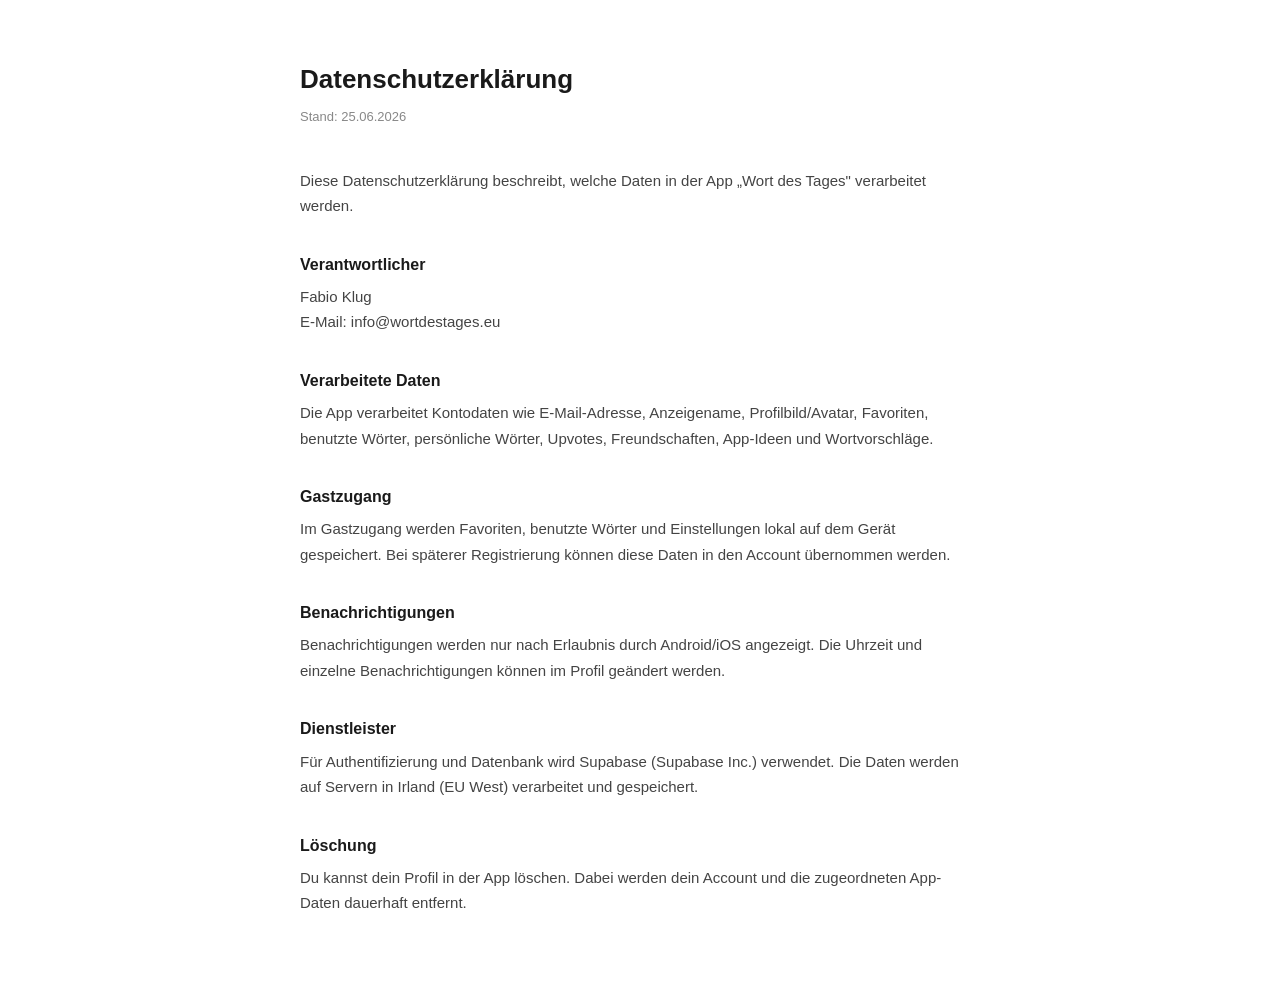
==== index.html @ 27591fb6 "Add files via upload" ====
<!DOCTYPE html>
<html lang="de">
<head>
  <meta charset="UTF-8" />
  <meta name="viewport" content="width=device-width, initial-scale=1.0" />
  <title>Datenschutzerklärung – Wort des Tages</title>
  <style>
    body { font-family: -apple-system, BlinkMacSystemFont, 'Segoe UI', sans-serif; max-width: 680px; margin: 0 auto; padding: 40px 24px 80px; color: #1a1a1a; line-height: 1.7; }
    h1 { font-size: 26px; margin-bottom: 4px; }
    h2 { font-size: 16px; margin-top: 32px; margin-bottom: 6px; }
    p { font-size: 15px; color: #444; margin: 0 0 12px; }
    .meta { font-size: 13px; color: #888; margin-bottom: 40px; }
  </style>
</head>
<body>
  <h1>Datenschutzerklärung</h1>
  <p class="meta">Stand: 25.06.2026</p>

  <p>Diese Datenschutzerklärung beschreibt, welche Daten in der App „Wort des Tages" verarbeitet werden.</p>

  <h2>Verantwortlicher</h2>
  <p>Fabio Klug<br/>E-Mail: info@wortdestages.eu</p>

  <h2>Verarbeitete Daten</h2>
  <p>Die App verarbeitet Kontodaten wie E-Mail-Adresse, Anzeigename, Profilbild/Avatar, Favoriten, benutzte Wörter, persönliche Wörter, Upvotes, Freundschaften, App-Ideen und Wortvorschläge.</p>

  <h2>Gastzugang</h2>
  <p>Im Gastzugang werden Favoriten, benutzte Wörter und Einstellungen lokal auf dem Gerät gespeichert. Bei späterer Registrierung können diese Daten in den Account übernommen werden.</p>

  <h2>Benachrichtigungen</h2>
  <p>Benachrichtigungen werden nur nach Erlaubnis durch Android/iOS angezeigt. Die Uhrzeit und einzelne Benachrichtigungen können im Profil geändert werden.</p>

  <h2>Dienstleister</h2>
  <p>Für Authentifizierung und Datenbank wird Supabase (Supabase Inc.) verwendet. Die Daten werden auf Servern in Irland (EU West) verarbeitet und gespeichert.</p>

  <h2>Löschung</h2>
  <p>Du kannst dein Profil in der App löschen. Dabei werden dein Account und die zugeordneten App-Daten dauerhaft entfernt.</p>
</body>
</html>
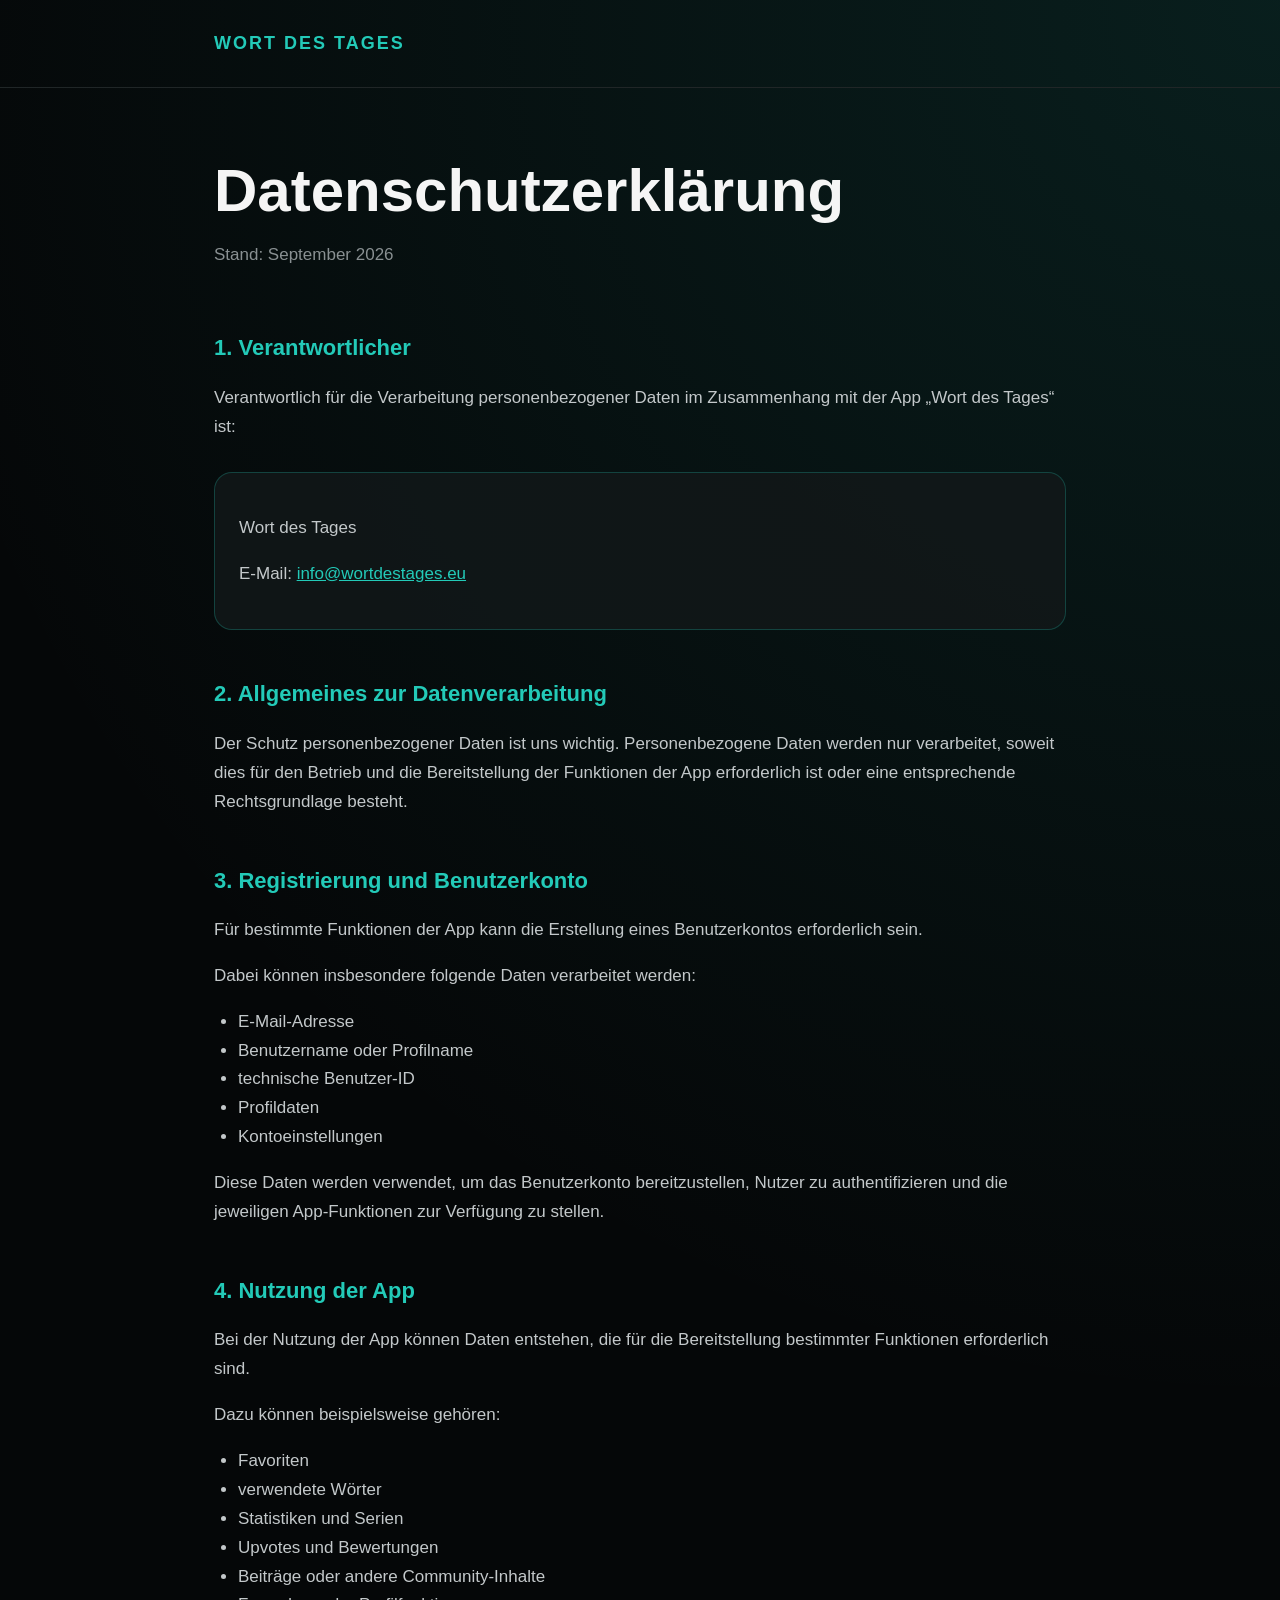
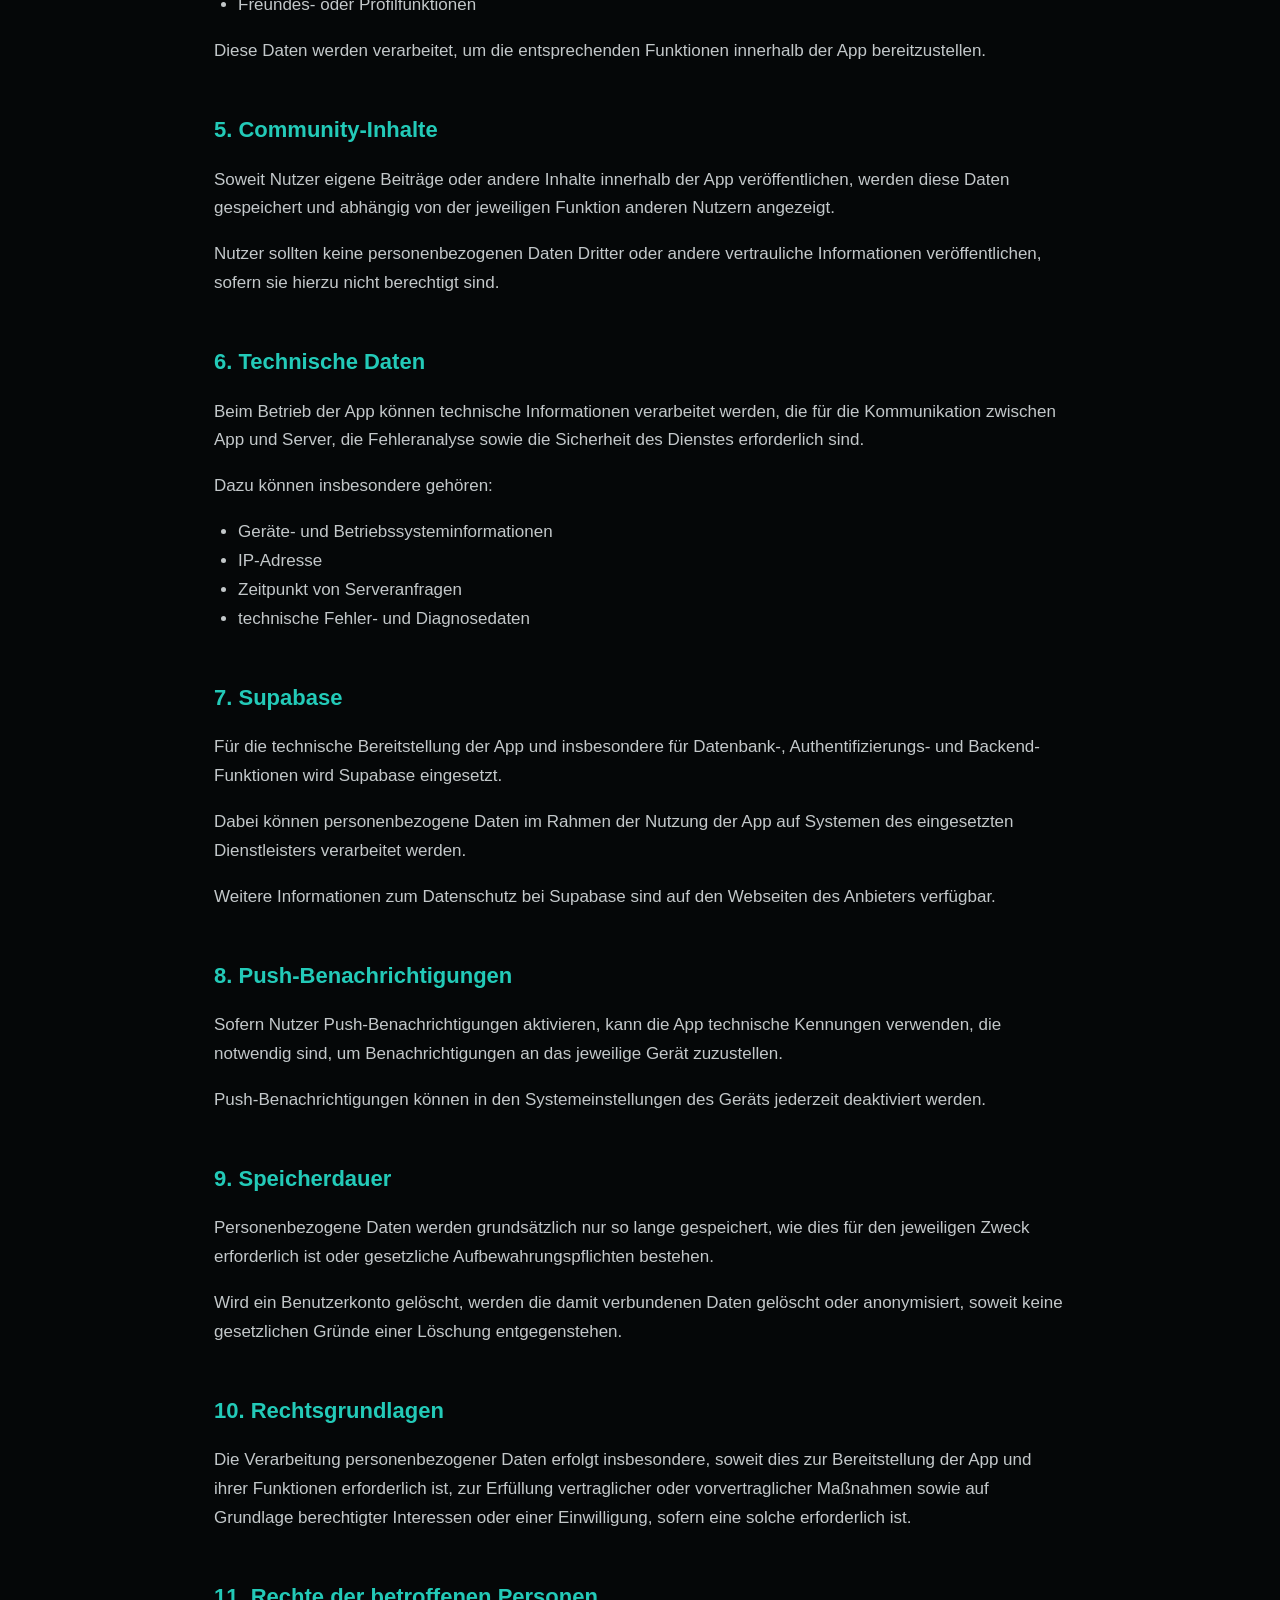
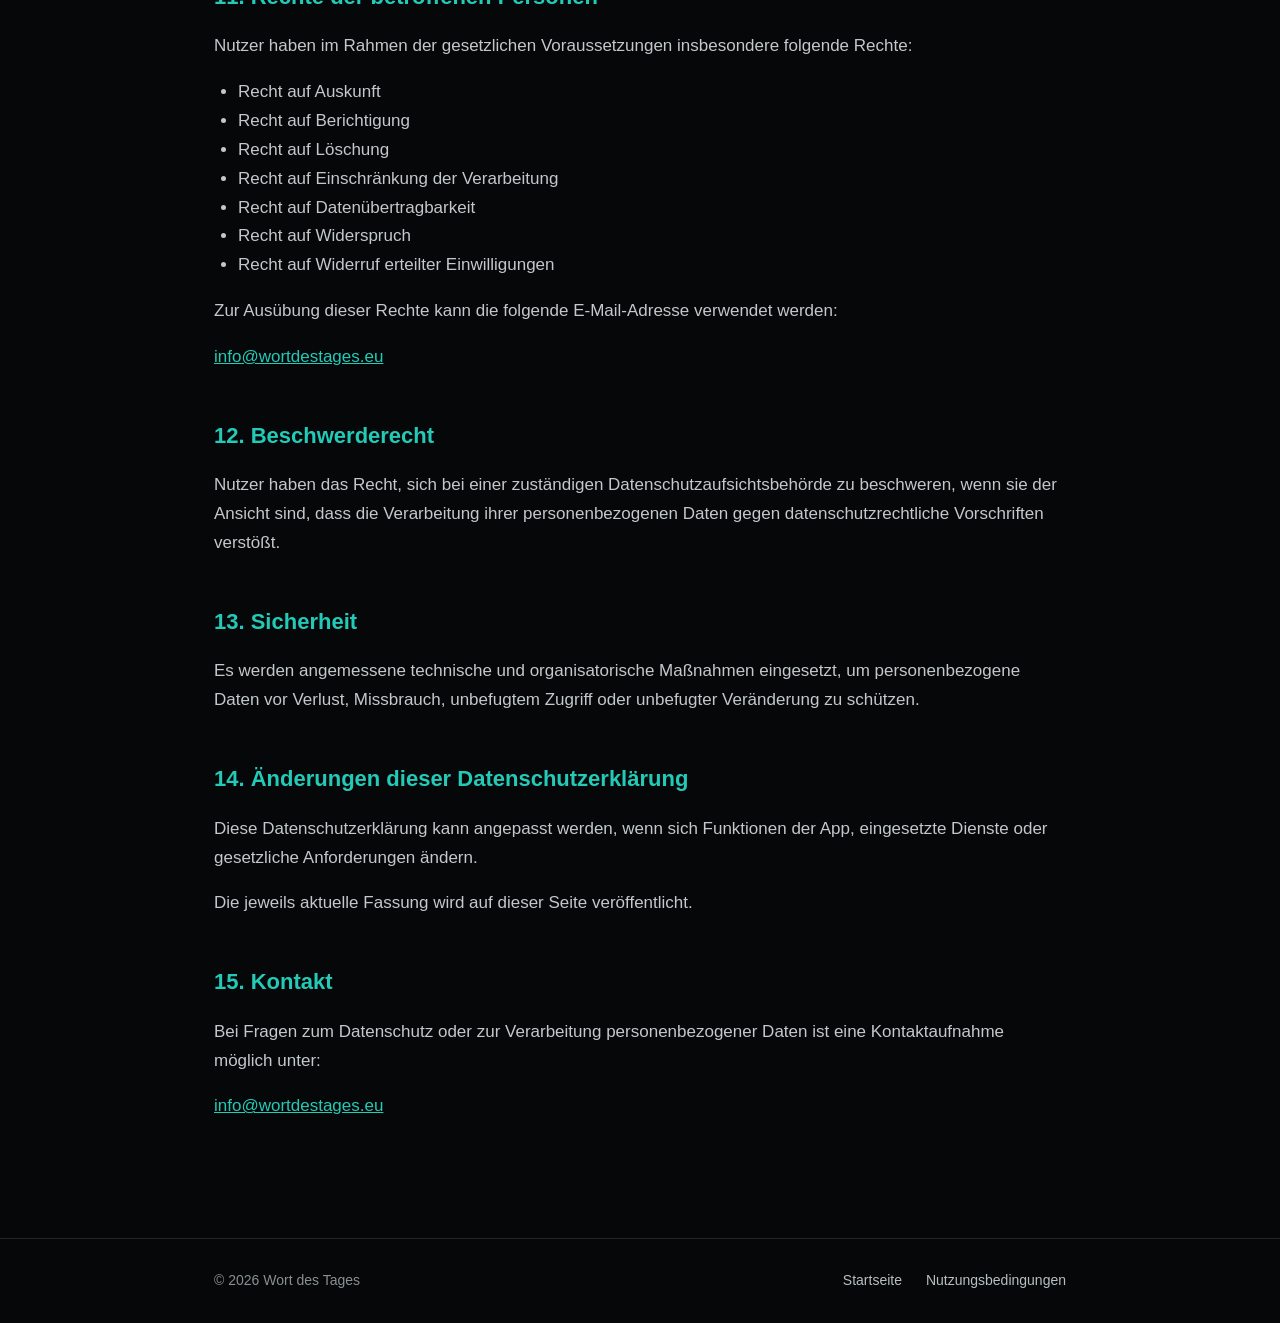
==== commit 168f4ca1: "Update index.html" ====
--- a/index.html
+++ b/index.html
@@ -1,39 +1,424 @@
 <!DOCTYPE html>
 <html lang="de">
 <head>
-  <meta charset="UTF-8" />
-  <meta name="viewport" content="width=device-width, initial-scale=1.0" />
+  <meta charset="UTF-8">
+  <meta name="viewport" content="width=device-width, initial-scale=1.0">
+
   <title>Datenschutzerklärung – Wort des Tages</title>
+
   <style>
-    body { font-family: -apple-system, BlinkMacSystemFont, 'Segoe UI', sans-serif; max-width: 680px; margin: 0 auto; padding: 40px 24px 80px; color: #1a1a1a; line-height: 1.7; }
-    h1 { font-size: 26px; margin-bottom: 4px; }
-    h2 { font-size: 16px; margin-top: 32px; margin-bottom: 6px; }
-    p { font-size: 15px; color: #444; margin: 0 0 12px; }
-    .meta { font-size: 13px; color: #888; margin-bottom: 40px; }
+    * {
+      box-sizing: border-box;
+    }
+
+    body {
+      margin: 0;
+      font-family: Arial, Helvetica, sans-serif;
+      background:
+        radial-gradient(circle at top right, rgba(35,202,184,0.12), transparent 30%),
+        #050708;
+      color: #f5f5f5;
+      line-height: 1.7;
+    }
+
+    header {
+      border-bottom: 1px solid #202627;
+    }
+
+    .header-inner {
+      max-width: 900px;
+      margin: 0 auto;
+      padding: 28px 24px;
+    }
+
+    .brand {
+      color: #23cab8;
+      font-size: 18px;
+      font-weight: 700;
+      letter-spacing: 2px;
+      text-decoration: none;
+    }
+
+    main {
+      max-width: 900px;
+      margin: 0 auto;
+      padding: 70px 24px 100px;
+    }
+
+    h1 {
+      font-size: clamp(38px, 7vw, 60px);
+      line-height: 1.1;
+      margin: 0 0 15px;
+    }
+
+    .subtitle {
+      color: #899092;
+      margin-bottom: 60px;
+    }
+
+    h2 {
+      color: #23cab8;
+      font-size: 22px;
+      margin-top: 45px;
+      margin-bottom: 15px;
+    }
+
+    p,
+    li {
+      color: #c3c8ca;
+      font-size: 17px;
+    }
+
+    ul {
+      padding-left: 24px;
+    }
+
+    a {
+      color: #23cab8;
+    }
+
+    .box {
+      margin-top: 30px;
+      padding: 24px;
+      border: 1px solid rgba(35, 202, 184, 0.25);
+      border-radius: 18px;
+      background: rgba(18, 24, 25, 0.85);
+    }
+
+    footer {
+      border-top: 1px solid #202627;
+    }
+
+    .footer-inner {
+      max-width: 900px;
+      margin: 0 auto;
+      padding: 30px 24px;
+      color: #899092;
+      font-size: 14px;
+      display: flex;
+      justify-content: space-between;
+      gap: 20px;
+      flex-wrap: wrap;
+    }
+
+    .footer-inner a {
+      color: #b8bfc1;
+      text-decoration: none;
+      margin-left: 20px;
+    }
+
+    .footer-inner a:hover {
+      color: #23cab8;
+    }
+
+    @media (max-width: 600px) {
+      main {
+        padding-top: 50px;
+      }
+
+      .footer-inner a {
+        margin-left: 0;
+        margin-right: 15px;
+      }
+    }
   </style>
 </head>
+
 <body>
+
+<header>
+  <div class="header-inner">
+    <a
+      class="brand"
+      href="https://neverever007.github.io/wort-des-tages-website/"
+    >
+      WORT DES TAGES
+    </a>
+  </div>
+</header>
+
+<main>
+
   <h1>Datenschutzerklärung</h1>
-  <p class="meta">Stand: 25.06.2026</p>
-
-  <p>Diese Datenschutzerklärung beschreibt, welche Daten in der App „Wort des Tages" verarbeitet werden.</p>
-
-  <h2>Verantwortlicher</h2>
-  <p>Fabio Klug<br/>E-Mail: info@wortdestages.eu</p>
-
-  <h2>Verarbeitete Daten</h2>
-  <p>Die App verarbeitet Kontodaten wie E-Mail-Adresse, Anzeigename, Profilbild/Avatar, Favoriten, benutzte Wörter, persönliche Wörter, Upvotes, Freundschaften, App-Ideen und Wortvorschläge.</p>
-
-  <h2>Gastzugang</h2>
-  <p>Im Gastzugang werden Favoriten, benutzte Wörter und Einstellungen lokal auf dem Gerät gespeichert. Bei späterer Registrierung können diese Daten in den Account übernommen werden.</p>
-
-  <h2>Benachrichtigungen</h2>
-  <p>Benachrichtigungen werden nur nach Erlaubnis durch Android/iOS angezeigt. Die Uhrzeit und einzelne Benachrichtigungen können im Profil geändert werden.</p>
-
-  <h2>Dienstleister</h2>
-  <p>Für Authentifizierung und Datenbank wird Supabase (Supabase Inc.) verwendet. Die Daten werden auf Servern in Irland (EU West) verarbeitet und gespeichert.</p>
-
-  <h2>Löschung</h2>
-  <p>Du kannst dein Profil in der App löschen. Dabei werden dein Account und die zugeordneten App-Daten dauerhaft entfernt.</p>
+
+  <p class="subtitle">
+    Stand: September 2026
+  </p>
+
+  <h2>1. Verantwortlicher</h2>
+
+  <p>
+    Verantwortlich für die Verarbeitung personenbezogener Daten
+    im Zusammenhang mit der App „Wort des Tages“ ist:
+  </p>
+
+  <div class="box">
+    <p>
+      Wort des Tages
+    </p>
+
+    <p>
+      E-Mail:
+      <a href="mailto:info@wortdestages.eu">
+        info@wortdestages.eu
+      </a>
+    </p>
+  </div>
+
+
+  <h2>2. Allgemeines zur Datenverarbeitung</h2>
+
+  <p>
+    Der Schutz personenbezogener Daten ist uns wichtig.
+    Personenbezogene Daten werden nur verarbeitet, soweit dies
+    für den Betrieb und die Bereitstellung der Funktionen der App
+    erforderlich ist oder eine entsprechende Rechtsgrundlage besteht.
+  </p>
+
+
+  <h2>3. Registrierung und Benutzerkonto</h2>
+
+  <p>
+    Für bestimmte Funktionen der App kann die Erstellung eines
+    Benutzerkontos erforderlich sein.
+  </p>
+
+  <p>
+    Dabei können insbesondere folgende Daten verarbeitet werden:
+  </p>
+
+  <ul>
+    <li>E-Mail-Adresse</li>
+    <li>Benutzername oder Profilname</li>
+    <li>technische Benutzer-ID</li>
+    <li>Profildaten</li>
+    <li>Kontoeinstellungen</li>
+  </ul>
+
+  <p>
+    Diese Daten werden verwendet, um das Benutzerkonto bereitzustellen,
+    Nutzer zu authentifizieren und die jeweiligen App-Funktionen
+    zur Verfügung zu stellen.
+  </p>
+
+
+  <h2>4. Nutzung der App</h2>
+
+  <p>
+    Bei der Nutzung der App können Daten entstehen, die für die
+    Bereitstellung bestimmter Funktionen erforderlich sind.
+  </p>
+
+  <p>
+    Dazu können beispielsweise gehören:
+  </p>
+
+  <ul>
+    <li>Favoriten</li>
+    <li>verwendete Wörter</li>
+    <li>Statistiken und Serien</li>
+    <li>Upvotes und Bewertungen</li>
+    <li>Beiträge oder andere Community-Inhalte</li>
+    <li>Freundes- oder Profilfunktionen</li>
+  </ul>
+
+  <p>
+    Diese Daten werden verarbeitet, um die entsprechenden Funktionen
+    innerhalb der App bereitzustellen.
+  </p>
+
+
+  <h2>5. Community-Inhalte</h2>
+
+  <p>
+    Soweit Nutzer eigene Beiträge oder andere Inhalte innerhalb
+    der App veröffentlichen, werden diese Daten gespeichert und
+    abhängig von der jeweiligen Funktion anderen Nutzern angezeigt.
+  </p>
+
+  <p>
+    Nutzer sollten keine personenbezogenen Daten Dritter oder andere
+    vertrauliche Informationen veröffentlichen, sofern sie hierzu
+    nicht berechtigt sind.
+  </p>
+
+
+  <h2>6. Technische Daten</h2>
+
+  <p>
+    Beim Betrieb der App können technische Informationen verarbeitet
+    werden, die für die Kommunikation zwischen App und Server,
+    die Fehleranalyse sowie die Sicherheit des Dienstes erforderlich sind.
+  </p>
+
+  <p>
+    Dazu können insbesondere gehören:
+  </p>
+
+  <ul>
+    <li>Geräte- und Betriebssysteminformationen</li>
+    <li>IP-Adresse</li>
+    <li>Zeitpunkt von Serveranfragen</li>
+    <li>technische Fehler- und Diagnosedaten</li>
+  </ul>
+
+
+  <h2>7. Supabase</h2>
+
+  <p>
+    Für die technische Bereitstellung der App und insbesondere
+    für Datenbank-, Authentifizierungs- und Backend-Funktionen
+    wird Supabase eingesetzt.
+  </p>
+
+  <p>
+    Dabei können personenbezogene Daten im Rahmen der Nutzung
+    der App auf Systemen des eingesetzten Dienstleisters verarbeitet werden.
+  </p>
+
+  <p>
+    Weitere Informationen zum Datenschutz bei Supabase sind auf
+    den Webseiten des Anbieters verfügbar.
+  </p>
+
+
+  <h2>8. Push-Benachrichtigungen</h2>
+
+  <p>
+    Sofern Nutzer Push-Benachrichtigungen aktivieren, kann die App
+    technische Kennungen verwenden, die notwendig sind, um
+    Benachrichtigungen an das jeweilige Gerät zuzustellen.
+  </p>
+
+  <p>
+    Push-Benachrichtigungen können in den Systemeinstellungen des
+    Geräts jederzeit deaktiviert werden.
+  </p>
+
+
+  <h2>9. Speicherdauer</h2>
+
+  <p>
+    Personenbezogene Daten werden grundsätzlich nur so lange gespeichert,
+    wie dies für den jeweiligen Zweck erforderlich ist oder gesetzliche
+    Aufbewahrungspflichten bestehen.
+  </p>
+
+  <p>
+    Wird ein Benutzerkonto gelöscht, werden die damit verbundenen Daten
+    gelöscht oder anonymisiert, soweit keine gesetzlichen Gründe einer
+    Löschung entgegenstehen.
+  </p>
+
+
+  <h2>10. Rechtsgrundlagen</h2>
+
+  <p>
+    Die Verarbeitung personenbezogener Daten erfolgt insbesondere,
+    soweit dies zur Bereitstellung der App und ihrer Funktionen
+    erforderlich ist, zur Erfüllung vertraglicher oder vorvertraglicher
+    Maßnahmen sowie auf Grundlage berechtigter Interessen oder einer
+    Einwilligung, sofern eine solche erforderlich ist.
+  </p>
+
+
+  <h2>11. Rechte der betroffenen Personen</h2>
+
+  <p>
+    Nutzer haben im Rahmen der gesetzlichen Voraussetzungen insbesondere
+    folgende Rechte:
+  </p>
+
+  <ul>
+    <li>Recht auf Auskunft</li>
+    <li>Recht auf Berichtigung</li>
+    <li>Recht auf Löschung</li>
+    <li>Recht auf Einschränkung der Verarbeitung</li>
+    <li>Recht auf Datenübertragbarkeit</li>
+    <li>Recht auf Widerspruch</li>
+    <li>Recht auf Widerruf erteilter Einwilligungen</li>
+  </ul>
+
+  <p>
+    Zur Ausübung dieser Rechte kann die folgende E-Mail-Adresse
+    verwendet werden:
+  </p>
+
+  <p>
+    <a href="mailto:info@wortdestages.eu">
+      info@wortdestages.eu
+    </a>
+  </p>
+
+
+  <h2>12. Beschwerderecht</h2>
+
+  <p>
+    Nutzer haben das Recht, sich bei einer zuständigen
+    Datenschutzaufsichtsbehörde zu beschweren, wenn sie der Ansicht sind,
+    dass die Verarbeitung ihrer personenbezogenen Daten gegen
+    datenschutzrechtliche Vorschriften verstößt.
+  </p>
+
+
+  <h2>13. Sicherheit</h2>
+
+  <p>
+    Es werden angemessene technische und organisatorische Maßnahmen
+    eingesetzt, um personenbezogene Daten vor Verlust, Missbrauch,
+    unbefugtem Zugriff oder unbefugter Veränderung zu schützen.
+  </p>
+
+
+  <h2>14. Änderungen dieser Datenschutzerklärung</h2>
+
+  <p>
+    Diese Datenschutzerklärung kann angepasst werden, wenn sich
+    Funktionen der App, eingesetzte Dienste oder gesetzliche
+    Anforderungen ändern.
+  </p>
+
+  <p>
+    Die jeweils aktuelle Fassung wird auf dieser Seite veröffentlicht.
+  </p>
+
+
+  <h2>15. Kontakt</h2>
+
+  <p>
+    Bei Fragen zum Datenschutz oder zur Verarbeitung personenbezogener
+    Daten ist eine Kontaktaufnahme möglich unter:
+  </p>
+
+  <p>
+    <a href="mailto:info@wortdestages.eu">
+      info@wortdestages.eu
+    </a>
+  </p>
+
+</main>
+
+<footer>
+
+  <div class="footer-inner">
+
+    <div>
+      © 2026 Wort des Tages
+    </div>
+
+    <div>
+      <a href="https://neverever007.github.io/wort-des-tages-website/">
+        Startseite
+      </a>
+
+      <a href="https://neverever007.github.io/wort-des-tages-website/nutzungsbedingungen.html">
+        Nutzungsbedingungen
+      </a>
+    </div>
+
+  </div>
+
+</footer>
+
 </body>
 </html>
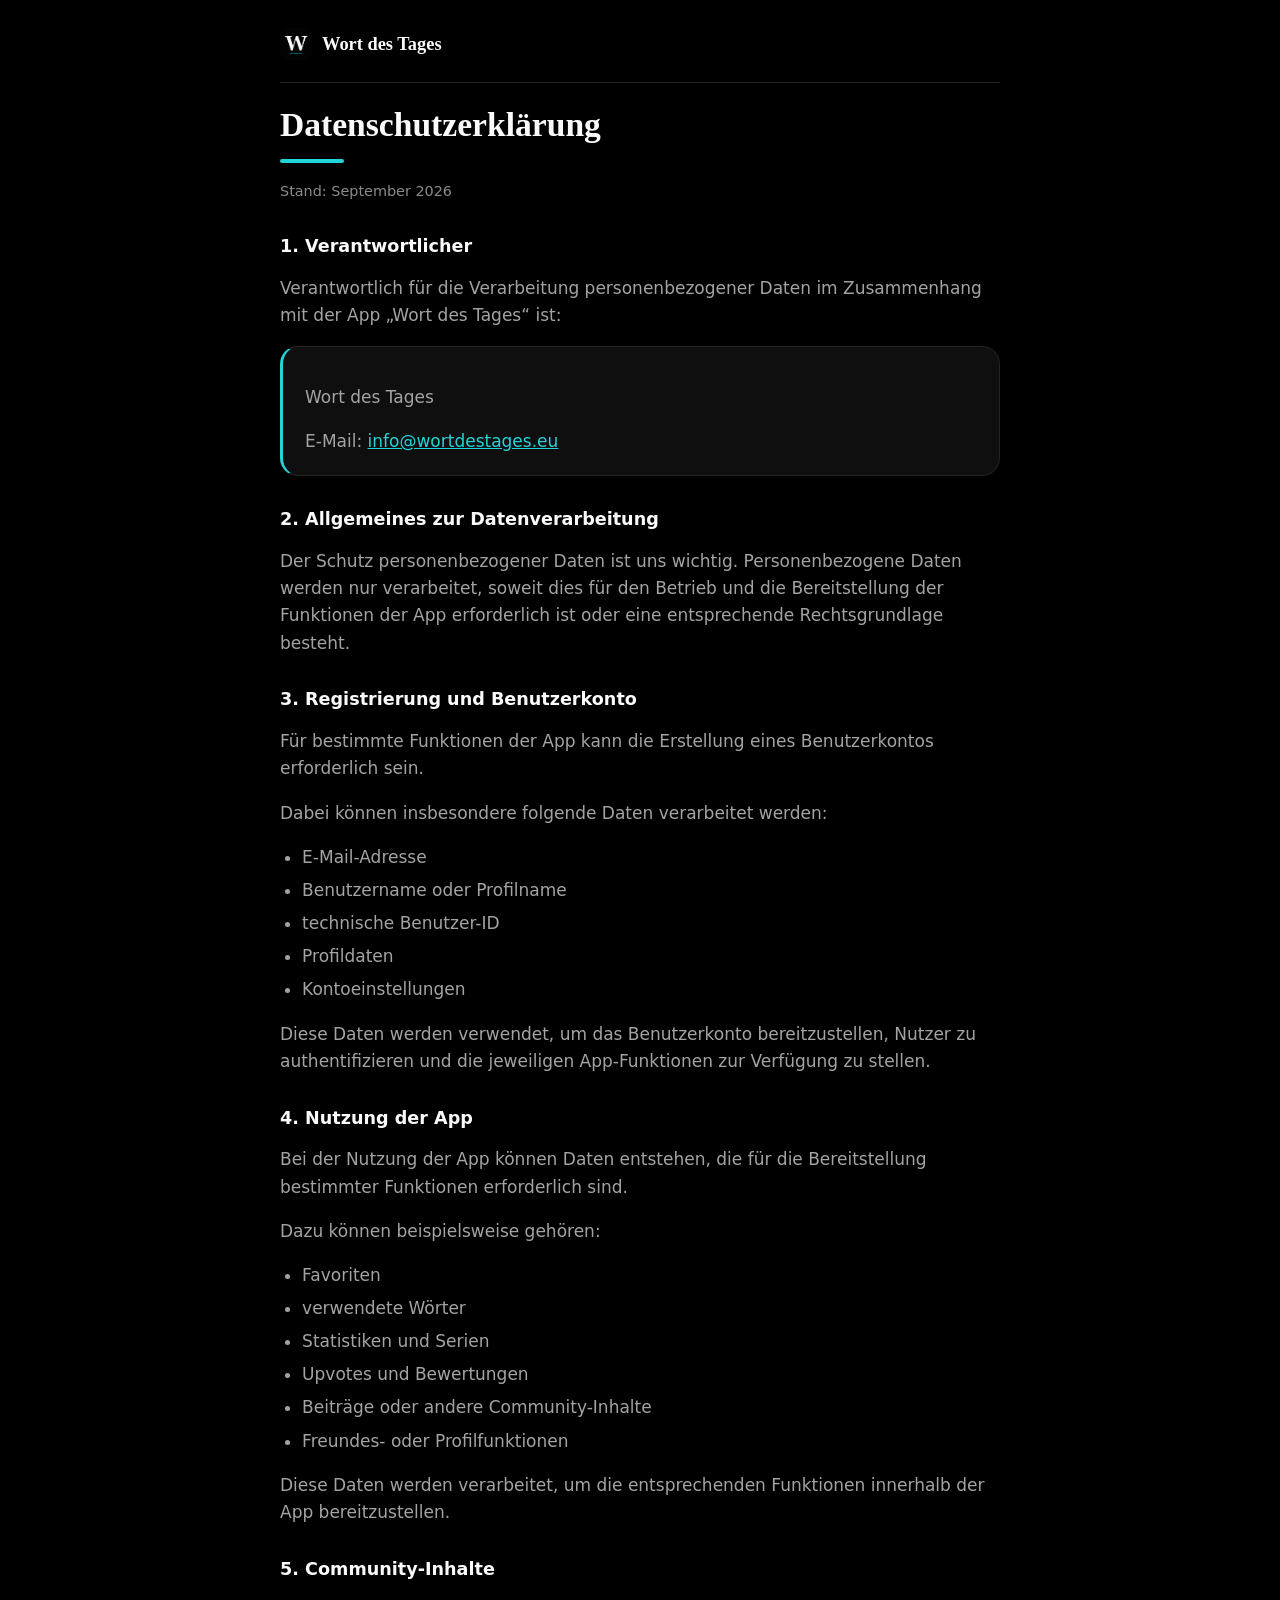
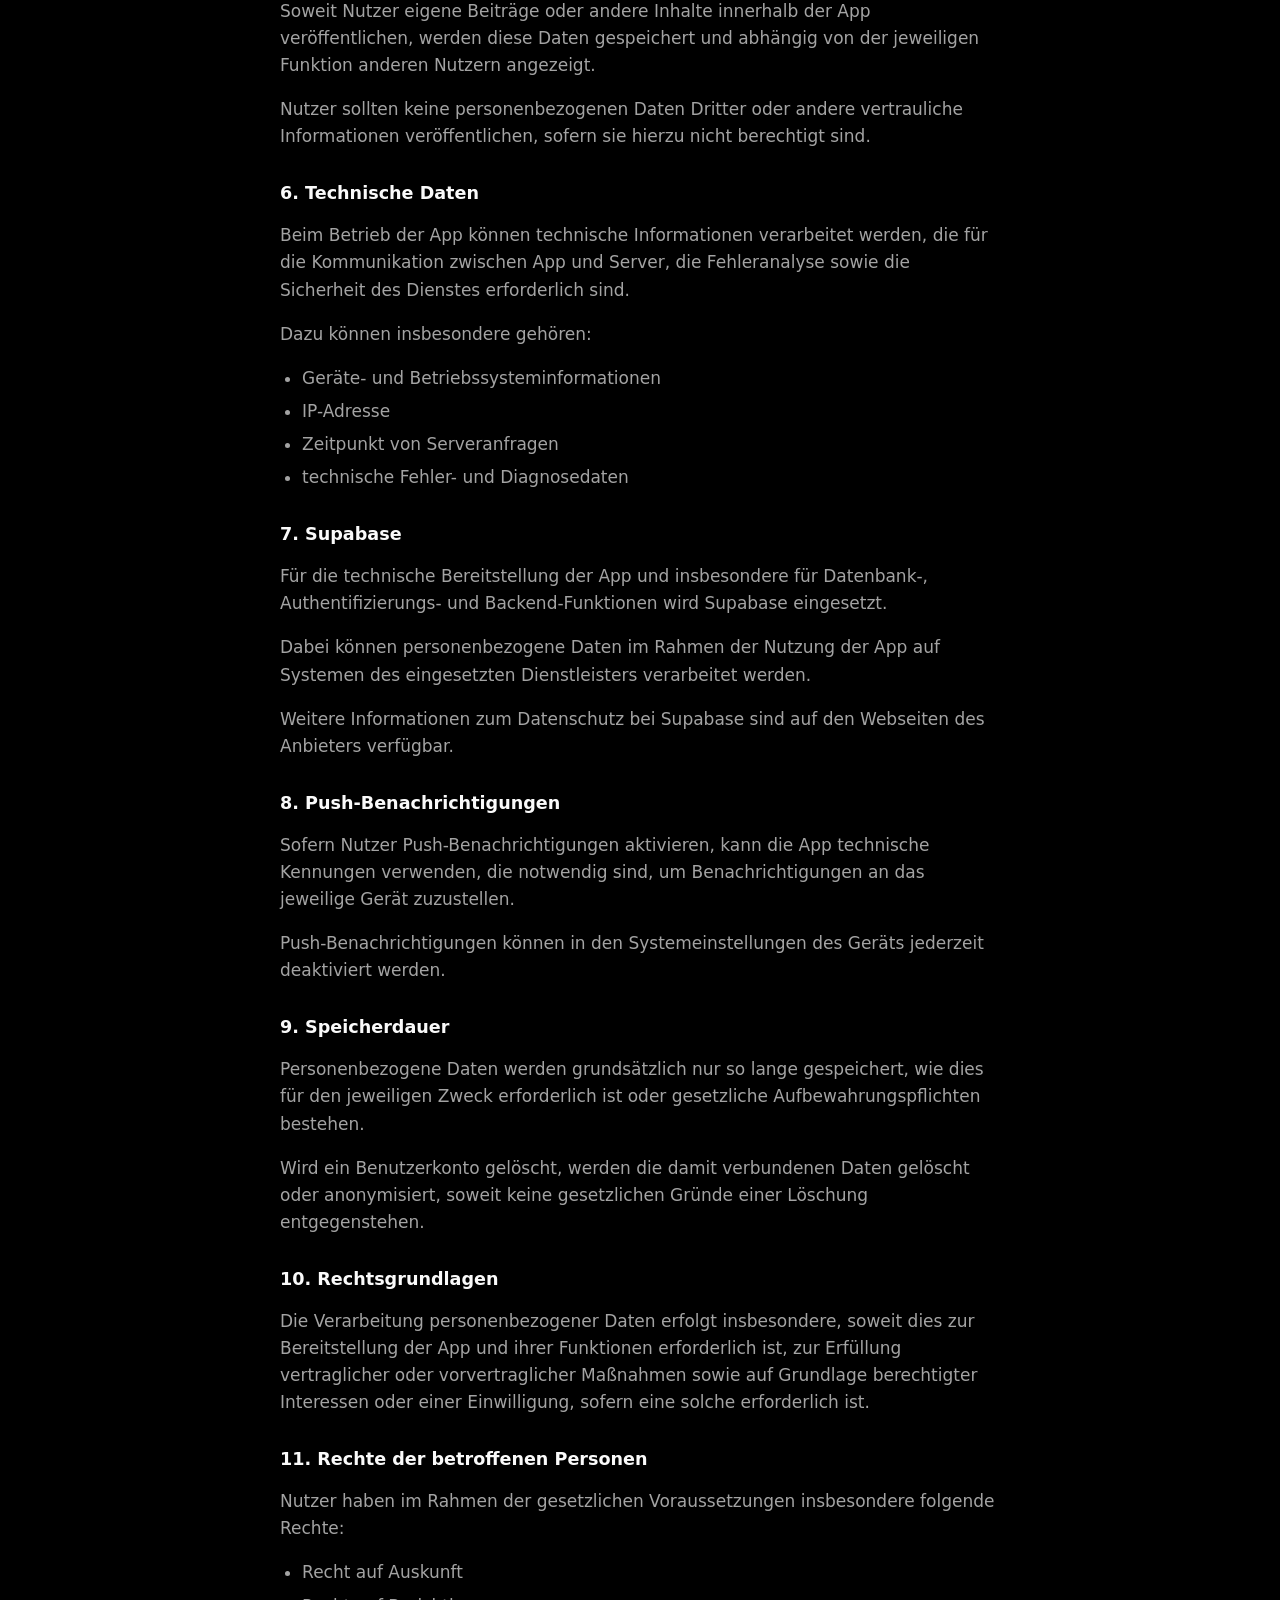
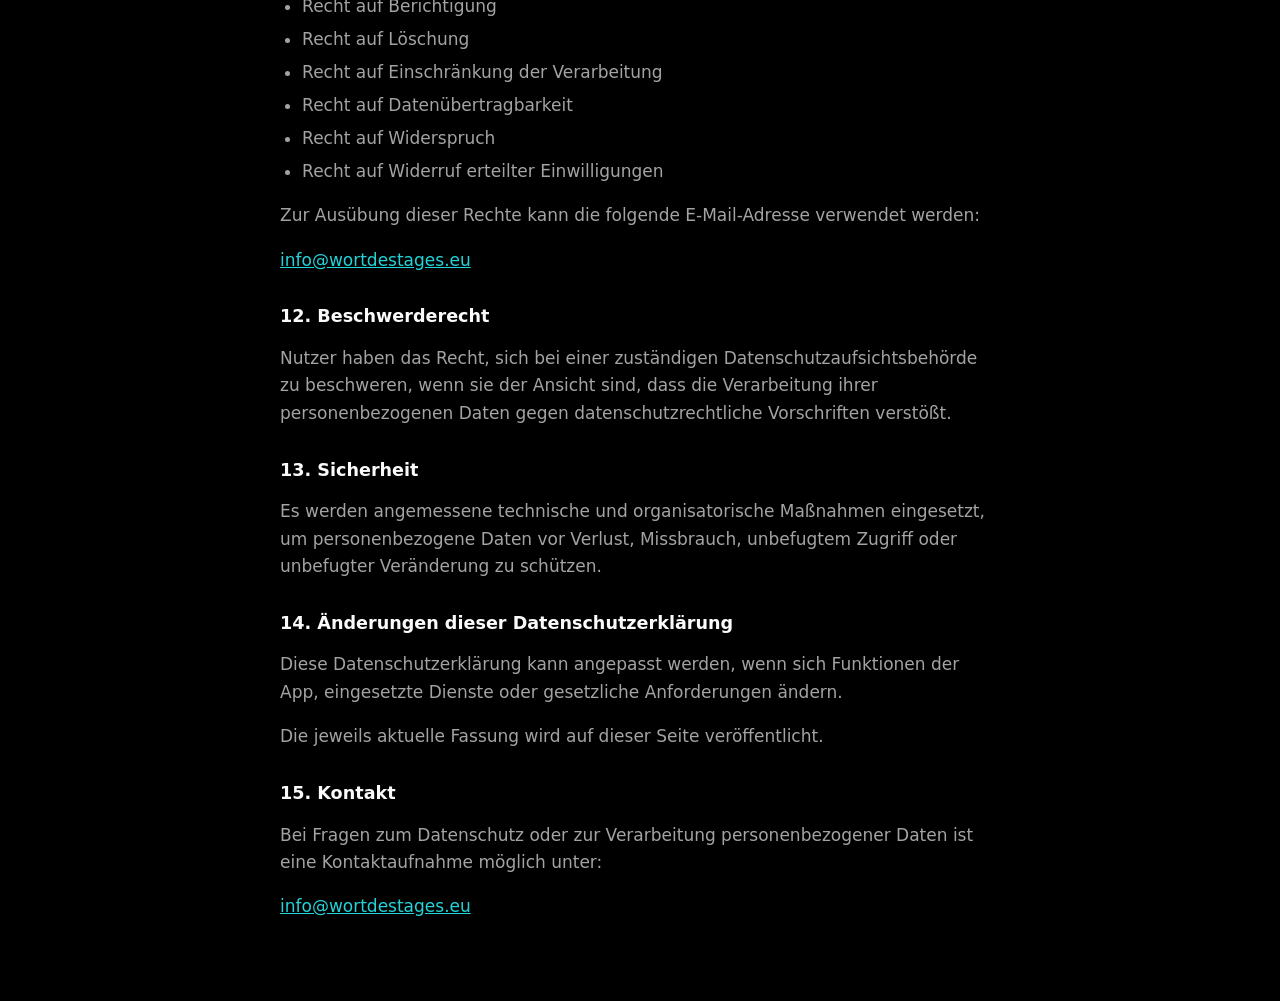
==== commit 6e8c5279: "Rechtsseiten im gleichen Aufbau wie Zitat des Tages, im Wort-Stil Co-Authored-By: Claude Opus 5.5 <n" ====
--- a/index.html
+++ b/index.html
@@ -1,143 +1,6 @@
-<!DOCTYPE html>
-<html lang="de">
-<head>
-  <meta charset="UTF-8">
-  <meta name="viewport" content="width=device-width, initial-scale=1.0">
-
-  <title>Datenschutzerklärung – Wort des Tages</title>
-
-  <style>
-    * {
-      box-sizing: border-box;
-    }
-
-    body {
-      margin: 0;
-      font-family: Arial, Helvetica, sans-serif;
-      background:
-        radial-gradient(circle at top right, rgba(35,202,184,0.12), transparent 30%),
-        #050708;
-      color: #f5f5f5;
-      line-height: 1.7;
-    }
-
-    header {
-      border-bottom: 1px solid #202627;
-    }
-
-    .header-inner {
-      max-width: 900px;
-      margin: 0 auto;
-      padding: 28px 24px;
-    }
-
-    .brand {
-      color: #23cab8;
-      font-size: 18px;
-      font-weight: 700;
-      letter-spacing: 2px;
-      text-decoration: none;
-    }
-
-    main {
-      max-width: 900px;
-      margin: 0 auto;
-      padding: 70px 24px 100px;
-    }
-
-    h1 {
-      font-size: clamp(38px, 7vw, 60px);
-      line-height: 1.1;
-      margin: 0 0 15px;
-    }
-
-    .subtitle {
-      color: #899092;
-      margin-bottom: 60px;
-    }
-
-    h2 {
-      color: #23cab8;
-      font-size: 22px;
-      margin-top: 45px;
-      margin-bottom: 15px;
-    }
-
-    p,
-    li {
-      color: #c3c8ca;
-      font-size: 17px;
-    }
-
-    ul {
-      padding-left: 24px;
-    }
-
-    a {
-      color: #23cab8;
-    }
-
-    .box {
-      margin-top: 30px;
-      padding: 24px;
-      border: 1px solid rgba(35, 202, 184, 0.25);
-      border-radius: 18px;
-      background: rgba(18, 24, 25, 0.85);
-    }
-
-    footer {
-      border-top: 1px solid #202627;
-    }
-
-    .footer-inner {
-      max-width: 900px;
-      margin: 0 auto;
-      padding: 30px 24px;
-      color: #899092;
-      font-size: 14px;
-      display: flex;
-      justify-content: space-between;
-      gap: 20px;
-      flex-wrap: wrap;
-    }
-
-    .footer-inner a {
-      color: #b8bfc1;
-      text-decoration: none;
-      margin-left: 20px;
-    }
-
-    .footer-inner a:hover {
-      color: #23cab8;
-    }
-
-    @media (max-width: 600px) {
-      main {
-        padding-top: 50px;
-      }
-
-      .footer-inner a {
-        margin-left: 0;
-        margin-right: 15px;
-      }
-    }
-  </style>
-</head>
-
-<body>
-
-<header>
-  <div class="header-inner">
-    <a
-      class="brand"
-      href="https://neverever007.github.io/wort-des-tages-website/"
-    >
-      WORT DES TAGES
-    </a>
-  </div>
-</header>
-
-<main>
+<!doctype html>
+<html lang="de"><head><meta charset="utf-8"><meta name="viewport" content="width=device-width,initial-scale=1"><title>Datenschutzerklärung – Wort des Tages</title><link rel="icon" href="wort-icon.webp" type="image/webp"><link rel="stylesheet" href="style.css"></head>
+<body><main><a class="brand" href="https://neverever007.github.io/wort-des-tages-website/"><img src="wort-icon.webp" alt="">Wort des Tages</a>
 
   <h1>Datenschutzerklärung</h1>
 
@@ -396,29 +259,4 @@
     </a>
   </p>
 
-</main>
-
-<footer>
-
-  <div class="footer-inner">
-
-    <div>
-      © 2026 Wort des Tages
-    </div>
-
-    <div>
-      <a href="https://neverever007.github.io/wort-des-tages-website/">
-        Startseite
-      </a>
-
-      <a href="https://neverever007.github.io/wort-des-tages-website/nutzungsbedingungen.html">
-        Nutzungsbedingungen
-      </a>
-    </div>
-
-  </div>
-
-</footer>
-
-</body>
-</html>
+</main></body></html>
--- a/style.css
+++ b/style.css
@@ -0,0 +1,22 @@
+/* Rechtliches „Wort des Tages“: gleicher Aufbau wie bei „Zitat des Tages“, im Stil des W-Logos (Schwarz + Türkis) */
+:root{--bg:#000;--line:#232326;--text:#fafafa;--soft:#a3a3a3;--card:#0f0f10;--accent:#22d3d8;color-scheme:dark}
+*{box-sizing:border-box}
+body{margin:0;background:var(--bg);color:var(--text);font:17px/1.6 system-ui,-apple-system,"Segoe UI",Roboto,sans-serif;padding:0 20px}
+main{max-width:720px;margin:0 auto;padding:28px 0 64px}
+a{color:var(--accent)}
+.brand{display:flex;align-items:center;gap:10px;color:var(--text);font:600 1.15rem/1 "Iowan Old Style","Palatino Linotype",Palatino,Georgia,serif;text-decoration:none;padding-bottom:22px;margin-bottom:22px;border-bottom:1px solid var(--line)}
+.brand img{width:32px;height:32px;border-radius:8px}
+h1{font:600 2.1rem/1.2 "Iowan Old Style","Palatino Linotype",Palatino,Georgia,serif;margin:.2em 0 .5em}
+h1::after{content:"";display:block;width:64px;height:4px;border-radius:2px;background:var(--accent);margin-top:14px}
+h2{font:600 1.1rem/1.3 system-ui,-apple-system,"Segoe UI",Roboto,sans-serif;margin:1.8em 0 .5em}
+p,li{color:var(--soft)}
+ul,ol{padding-left:1.3em}
+li{margin:.35em 0}
+strong{color:var(--text)}
+.subtitle,.muted{color:var(--soft);font-size:.9rem;opacity:.85}
+.card,.box{background:var(--card);border:1px solid var(--line);border-radius:18px;padding:20px 22px;margin:14px 0}
+.box{border-left:3px solid var(--accent)}
+.card > a:only-child{display:block;text-decoration:none;color:var(--text)}
+.card > a:only-child::after{content:" →";color:var(--accent)}
+.card p:last-child,.box p:last-child{margin-bottom:0}
+.site{margin-top:32px;font-size:.9rem}
